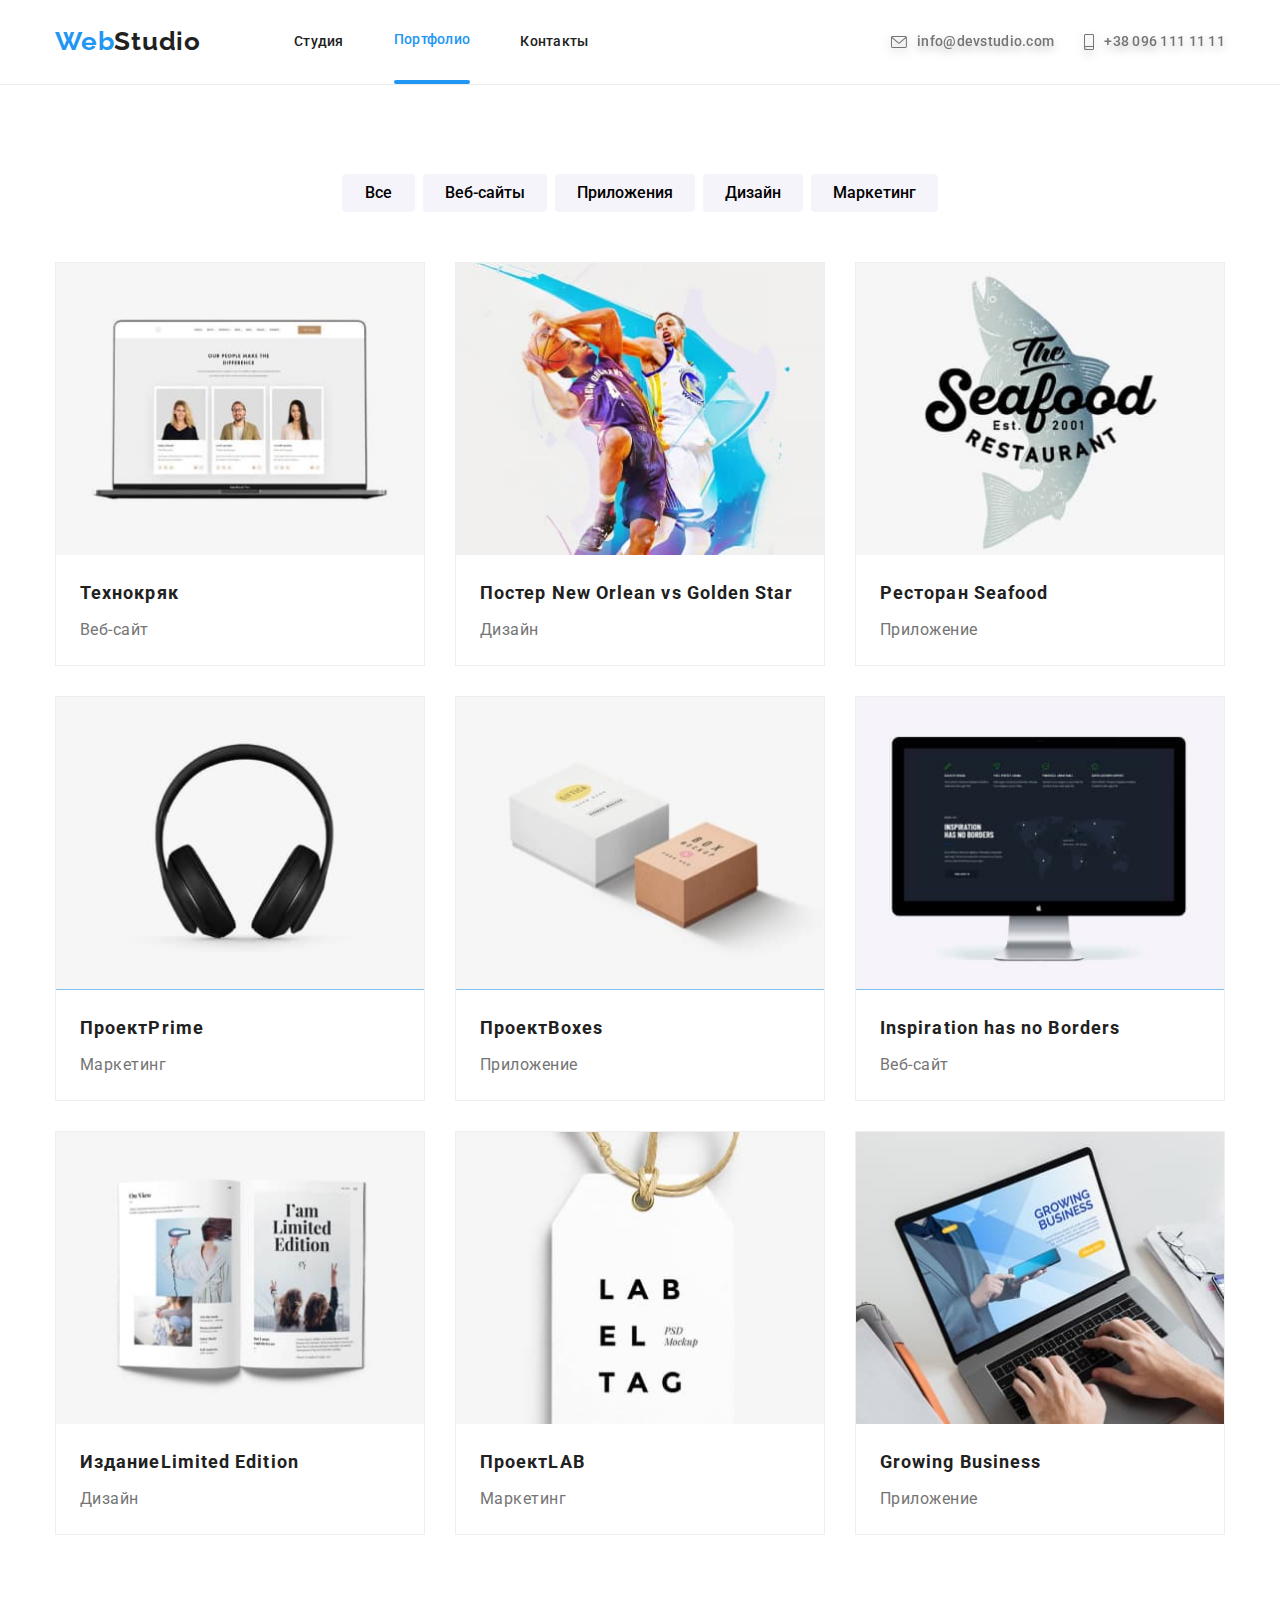
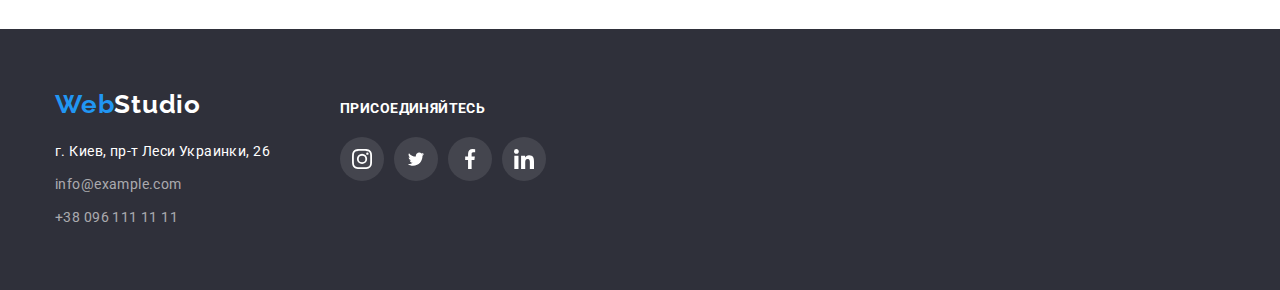
==== portfolio.html @ 19266e4f "Initial commit" ====
<!DOCTYPE html>
<html lang="ru">
  <head>
    <meta charset="UTF-8" />
    <meta http-equiv="X-UA-Compatible" content="IE=edge" />
    <meta name="viewport" content="width=device-width, initial-scale=1.0" />
    <title>Portfolio</title>
    <link
      rel="stylesheet"
      href="https://fonts.googleapis.com/css2?family=Raleway:wght@700&family=Roboto:wght@400;500;700;900&display=swap"
    />
    <link
      rel="stylesheet"
      href="https://cdnjs.cloudflare.com/ajax/libs/modern-normalize/1.1.0/modern-normalize.min.css"
    />
    <link rel="stylesheet" href="./css/styles.css" />
  </head>
  <body>
    <!-- шапка профиля -->
      <!--логотип сайту-->
      <header class="page-header">
      <div class="container global">
        <nav class="site-nav">
          <a href="index.html" class="logo"
            ><span class="logo-accent">Web</span>Studio</a
          >
          <!--навігація на сторінки-->
          <ul class="nav-link">
            <li class="header-navigation">
              <a class="navigation" href="index.html">Студия</a>
            </li>

            <li class="header-navigation current">
              <a class="navigation current" href="./portfolio.html">Портфолио</a>
            </li>

            <li class="header-navigation">
              <a class="navigation" href="">Контакты</a>
            </li>
          </ul>
        </nav>
        <ul class="mail">
          <li class="mail-namb">
            <a class="mail-header" href="emailto:info@devstudio.com">
              <svg class="icon-mail"  width="16" height="12">
              <use href="./images/icons.svg#icon-mail">
              </use>
            </svg>
              info@devstudio.com
            </a>
          </li>
          <li class="mail-namb">
            <a class="mail-header" href="tel:+380961111111">
              <svg class="icon-mail" width="10px" height="16">
              <use href="./images/icons.svg#icon-smartphone" >
              </use>
            </svg>
              +38 096 111 11 11</a
            >
          </li>
        </ul>
      </div>
    </header>
    <main>
      <!-- КНОПКИ -->
      <section class="item-images">
        <div class="container">
          <h1 class="shadow">gallery</h1>
          <ul class="btn">
            <li class="buttons-portfolio"><button class="buttons" type="button">Все</button></li>
            <li class="buttons-portfolio"><button class="buttons" type="button">Веб-сайты</button></li>
            <li class="buttons-portfolio"><button class="buttons" type="button">Приложения</button></li>
            <li class="buttons-portfolio"><button class="buttons" type="button">Дизайн</button></li>
            <li class="buttons-portfolio"><button class="buttons" type="button">Маркетинг</button></li>
          </ul>
        <!-- картинки -->
        
          <ul class="items">
            <li class="list-items">
              <a class="tumb-item" href="">
                <div class="tumb-portfolio">
                  <img
                  class="project-img"
                  src="./images/img.1.jpg"
                  alt="Технокряк"
                  width="370"
                  height="294"
                />
                <ul class="items-tumb">
                  <li >
                    Ресурс предлагает комплексные предложения с разным
                     уровнем функционала и сервисов. 
                    Все это позволит посетителю получить исчерпывающие
                     сведения о компании или частном лице.
                  </li>
                </ul>
                </div>
                
                <div class="items-img">
                  <h2 class="project">Технокряк</h2>
                <p class="place">Веб-сайт</p></div>
              </a>
              
            </li>
            <li class="list-items">
              <a class="tumb-item" href="">
                <div class="tumb-portfolio">
                  <img
                  class="project-img"
                  src="./images/img.2.jpg"
                  alt="Постер New Orlean vs Golden Star"
                  width="370"
                  height="294"
                />
                
                <ul class="items-tumb">
                  <li >
                    Ресурс предлагает комплексные предложения с разным
                     уровнем функционала и сервисов. 
                    Все это позволит посетителю получить исчерпывающие
                     сведения о компании или частном лице.
                  </li>
                </ul>
                 </div>
                  
                  <div class="items-img">
                    <h2 class="project">
                    Постер <span lang="en">New Orlean vs Golden Star</span>
                  </h2>
                  <p class="place">Дизайн</p></div>
              </a>
             
              
            </li>
            <li class="list-items">
              <a class="tumb-item" href="">
                <div class="tumb-portfolio">
                  <img
                  class="project-img"
                  src="./images/img.3.jpg"
                  alt="Ресторан Seafood"
                  width="370"
                  height="294"
                />
                <ul class="items-tumb">
                  <li >
                    Ресурс предлагает комплексные предложения с разным
                     уровнем функционала и сервисов. 
                    Все это позволит посетителю получить исчерпывающие
                     сведения о компании или частном лице.
                  </li>
                </ul>
                </div>
                
                <div class="items-img"><h2 class="project">Ресторан <span lang="en">Seafood</span></h2>
                <p class="place">Приложение</p></div>
              </a>
              
              
            </li>
            <li class="list-items">
              <a class="tumb-item" href="">
                <div class="tumb-portfolio">
                  <img
                  class="project-img"
                  src="./images/img.4.jpg"
                  alt="Проект Prime"
                  width="370"
                  height="294"
                />
                <ul class="items-tumb">
                  <li >
                    Ресурс предлагает комплексные предложения с разным
                     уровнем функционала и сервисов. 
                    Все это позволит посетителю получить исчерпывающие
                     сведения о компании или частном лице.
                  </li>
                </ul>
                </div>
                
                <div class="items-img"><h2 class="project">Проект<span lang="en">Prime</span></h2>
                <p class="place">Маркетинг</p></div>
              </a>
              
              
            </li>
            <li class="list-items">
              <a class="tumb-item" href="">
                <div class="tumb-portfolio">
                  <img
                  class="project-img"
                  src="./images/img.5.jpg"
                  alt="Проект Boxes"
                  width="370"
                  height="294"
                />
                <ul class="items-tumb">
                  <li >
                    Ресурс предлагает комплексные предложения с разным
                     уровнем функционала и сервисов. 
                    Все это позволит посетителю получить исчерпывающие
                     сведения о компании или частном лице.
                  </li>
                </ul>
                </div>
                
                <div class="items-img"><h2 class="project">Проект<span lang="en">Boxes</span></h2>
                <p class="place">Приложение</p></div>
              </a>
              
              
            </li>
            <li class="list-items">
              <a class="tumb-item" href="">
                <div class="tumb-portfolio">
                  <img
                  class="project-img"
                  src="./images/img.6.jpg"
                  alt="Inspiration has no Borders"
                  width="370"
                  height="294"
                />
                <ul class="items-tumb">
                  <li >
                    Ресурс предлагает комплексные предложения с разным
                     уровнем функционала и сервисов. 
                    Все это позволит посетителю получить исчерпывающие
                     сведения о компании или частном лице.
                  </li>
                </ul>
                </div>
                
                <div class="items-img"><h2 class="project" lang="en">Inspiration has no Borders</h2>
                <p class="place">Веб-сайт</p></div>
                
              </a>
              
            </li>
            <li class="list-items">
              <a class="tumb-item" href="">
                <div class="tumb-portfolio">
                  <img
                  class="project-img"
                  src="./images/img.7.jpg"
                  alt="Издание Limited Edition"
                  width="370"
                  height="294"
                />
                  <ul class="items-tumb">
                    <li >
                      Ресурс предлагает комплексные предложения с разным
                       уровнем функционала и сервисов. 
                      Все это позволит посетителю получить исчерпывающие
                       сведения о компании или частном лице.
                    </li>
                  </ul>
                </div>
                
                <div class="items-img"><h2 class="project">
                  Издание<span lang="en">Limited Edition</span>
                </h2>
                <p class="place">Дизайн</p></div>
              </a>
              
              
            </li>
            <li class="list-items">
              <a class="tumb-item" href="">
                <div class="tumb-portfolio">
                  <img
                  class="project-img"
                  src="./images/img.8.jpg"
                  alt="Проект LAB"
                  width="370"
                  height="294"
                />
                  <ul class="items-tumb">
                    <li >
                      Ресурс предлагает комплексные предложения с разным
                       уровнем функционала и сервисов. 
                      Все это позволит посетителю получить исчерпывающие
                       сведения о компании или частном лице.
                    </li>
                  </ul>
                </div>
                
                <div class="items-img"><h2 class="project">Проект<span lang="en">LAB</span></h2>
                <p class="place">Маркетинг</p></div>
              </a>
            </li>
            <li class="list-items">
              <a class="tumb-item" href="">
                <div class="tumb-portfolio">
                  <img
                  class="project-img"
                  src="./images/img.9.jpg"
                  alt="Growing Business"
                  width="370"
                  height="294"
                />
                  <ul class="items-tumb">
                    <li >
                      Ресурс предлагает комплексные предложения с разным
                       уровнем функционала и сервисов. 
                      Все это позволит посетителю получить исчерпывающие
                       сведения о компании или частном лице.
                    </li>
                  </ul>
                </div>
                
                <div class="items-img"><h2 class="project" lang="en">Growing Business</h2>
                <p class="place">Приложение</p></div>
              </a>
              
              
            </li>
          </ul>
        </div>
      </section>
    </main>
    <footer class="footer">
        <div class="container box">
          <div class="box-futer">
            <a href="/index.html" class="logo-footer"
          >Web<span class="logo-two">Studio</span></a
        >
        <address>
          <ul class="nav-footer">
            <li class="map">
              <a
                class="map-googl"
                href="https://goo.gl/maps/qnMu7uc59vrPXKZr5"
                target="_blank"
                rel="noopener noreferrer"
                >г. Киев, пр-т Леси Украинки, 26</a
              >
            </li class>
            <li class="footer-contakt">
              <a class="contakt" href="mailto:info@example.com"
                >info@example.com</a
              >
            </li>
            <li class="footer-contakt">
              <a class="contakt" href="tel:+380961111111">+38 096 111 11 11</a>
            </li>
          </ul>
         </div>
          
          <div class="footer-social">
            <h2 class="futer-text">присоединяйтесь</h2>
            <ul class="futer-social">
                     <li class="footer-item">
                         <a class="footer-link" href=""><svg width="20" height="20">
                <use href="./images/icons.svg#icon-instagram"></use></svg></a>
                        </li>
                     <li class="footer-item">
                          <a class="footer-link" href=""><svg width="20" height="16.25">
                <use href="./images/icons.svg#icon-twitter"></use></svg></a>
                     </li>
                     <li class="footer-item">
                          <a class="footer-link" href=""><svg width="20" height="20">
                <use href="./images/icons.svg#icon-facebook"></use></svg></a> 
                     </li>
                     <li  class="footer-item">
                          <a class="footer-link" href=""><svg width="20" height="20">
                <use href="./images/icons.svg#icon-linkedin"></use></svg></a>
                     </li> 
                   </ul>
                   </div>
          </div>
        </address>
      </div>
    </footer>
  </body>
</html>
---- css/styles.css ----
:root {
  --primary-text-color: #212121;
  --primary-touch-color: #2196f3;
  --primary-button-text-color: #ffffff;
  --primary-background-color: #f5f4fa;
  --primary-text-p-color: #757575;
  --primary-futer-color: #2f303a;
}

body {
  margin-top: 80px;
  font-family: Roboto, sans-serif;
  color: #212121;
}
ul {
  list-style: none;
  margin: 0px;
  padding: 0px;
}
a {
  text-decoration: none;
}
h1,
h2,
h3,
h4 {
  margin: 0px;
}
p {
  margin: 0px;
}
img {
  display: block;
  max-width: 100%;
  height: auto;
}

/* зкритий текс */
.shadow {
  display: none;
  text-align: center;
}
/* шапка профиля */

.page-header {
  z-index: 2;
  position: fixed;
  width: 100%;
  top: 0%;
  left: 0%;
  min-height: 80px;
  align-items: center;
  background-color: var(--primary-button-text-color);
}
/* основний контейнер */
.container {
  width: 1200px;
  padding-left: 15px;
  padding-right: 15px;
  margin: 0 auto;
}
.container.global {
  align-items: center;
  display: flex;
}
.page-header {
  border-bottom: 1px solid #ececec;
}
.logo-accent {
  color: var(--primary-touch-color);
}
.logo {
  padding-top: 24px;
  padding-bottom: 25px;
  font-family: "Raleway";
  font-weight: 700;
  font-size: 26px;
  line-height: 1.19;
  letter-spacing: 0.03em;
  color: var(--primary-text-color);
  text-decoration: none;
}

.site-nav {
  align-items: center;
  display: flex;
}
.header-navigatiot .navigation + .navigation {
  margin-left: 50px;
}
.nav-link .header-navigation + .header-navigation {
  margin-left: 50px;
}
.nav-link {
  
  list-style: none;
  align-items: center;
  margin-left: 93px;
  display: flex;
}
.navigation.current {
  color: var(--primary-touch-color);
}
.header-navigation.current::after {
  content: "";
  background-color: var(--primary-touch-color);
  border-radius: 2px;
  width: 100%;
  height: 4px;
  display: block;
}
.navigation {
  padding-top: 32px;
  padding-bottom: 32px;
  display: flex;
  color: var(--primary-text-color);
  font-style: normal;
  font-weight: 500;
  font-size: 14px;
  line-height: 1.14;
  letter-spacing: 0.02em;
  text-decoration: none;
  transition: cubic-bezier(0.4, 0, 0.2, 1) 250ms;
  
}
.navigation:focus,
.navigation:hover {
  
  color: var(--primary-touch-color);
}

.mail-header:focus,
.mail-header:hover {
  
  color: var(--primary-touch-color);
}
.mail-header {
  align-items: center;
  padding-top: 32px;
  padding-bottom: 32px;
  display: flex;
  font-style: normal;
  font-weight: 500;
  font-size: 14px;
  line-height: 1.14;
  letter-spacing: 0.02em;
  text-decoration: none;
  color: var(--primary-text-p-color);
  filter: drop-shadow(0px 4px 4px rgba(0, 0, 0, 0.25));
  transition: cubic-bezier(0.4, 0, 0.2, 1) 250ms;
}
.mail {
  list-style: none;
  margin-left: auto;
  display: flex;
}

.icon-mail:hover,
.icon-mail:focus {
  
  fill: currentColor;
}

.icon-mail {
  margin-right: 10px;
  fill: currentColor;
  background-size: auto;
}
.icon-mail:hover {
  fill: currentColor;
}
.mail .mail-namb + .mail-namb {
  margin-left: 30px;
}

/* заголовок */
.hero {
  background-color: #c4c4c4;
  max-width: 1600px;
  height: 600px;
  margin-left: auto;
  margin-right: auto;
  padding-top: 200px;
  padding-bottom: 200px;
  text-align: center;
  box-shadow: 0px 4px 4px rgba(0, 0, 0, 0.25);
  border: 1px solid #000000;
  box-sizing: border-box;
  color: var(--primary-button-text-color);
  background-size: cover;
  background-position: center;
  background-image: linear-gradient(
      rgba(47, 48, 58, 0.4),
      rgba(47, 48, 58, 0.4)
    ),
    url(../images/header.jpg);
}
.title {
  text-transform: uppercase;
  margin-bottom: 30px;
  text-align: center;
  font-weight: 900;
  font-size: 44px;
  line-height: 1.36;
  letter-spacing: 0.06em;
}
/* кнопка 1 */
.button-one {
  transition: cubic-bezier(0.4, 0, 0.2, 1) 250ms;
  border-width: 0px;
  display: inline-block;
  padding: 10px 32px;
  border-radius: 4px;
  min-width: 200px;
  text-align: center;
  font-family: inherit;
  background-color: var(--primary-touch-color);
  color: var(--primary-button-text-color);
  cursor: pointer;
  font-style: normal;
  font-weight: 700;
  font-size: 16px;
  line-height: 1.87;
}

.button-one:hover {
  transition: cubic-bezier(0.4, 0, 0.2, 1) 250ms;
  background: #188ce8;
  box-shadow: 0px 4px 4px rgba(0, 0, 0, 0.15);
  border-radius: 4px;
}
.backdrop.is-hidden {

  opacity: 0;
  visibility: hidden;
  pointer-events: none;
  
}
.backdrop {
  z-index: 3;
  position:fixed;
  top: 0;
  left: 0;
  width: 100%;
  height: 100%;
  background-color: rgba(0, 0, 0, 0.2);
  transition: cubic-bezier(0.4, 0, 0.2, 1) 250ms;
  
}
.backdrop.is-hidden .modal {
  transform: translate(-50%, -50%) scale(1.1) ;
}
.modal {
  opacity: 1;
  position: absolute;
  top: 50%;
  left: 50%;
  width: 528px; 
  height: 581px;
  transform:  translate(-50%, -50%) scale(1);
  background:var(--primary-button-text-color);
  box-shadow: 0px 1px 3px rgba(0, 0, 0, 0.12), 0px 1px 1px rgba(0, 0, 0, 0.14),
    0px 2px 1px rgba(0, 0, 0, 0.2);
  border-radius: 4px;
  transition: cubic-bezier(0.4, 0, 0.2, 1) 250ms;

}

.modal-script:hover,
.modal-script:focus {
  transition: cubic-bezier(0.4, 0, 0.2, 1) 250ms;
  fill: var(--primary-touch-color);
}
.modal-script {
  top: 8px;
  right: 8px;
  position: absolute;
 cursor: pointer;
  width: 30px;
  height: 30px;
  background: var(--primary-button-text-color);
  border: 1px solid rgba(0, 0, 0, 0.1);
  border-radius: 50%;
  
}
.svg-close {
  color: #000000;
  background: var(--primary-button-text-color);
}
/* особливості */

.hang {
  padding-top: 94px;
  padding-bottom: 94px;
}
.hang-text {
  list-style: none;
  display: flex;
}
.hang-text .caption-text + .caption-text {
  margin-left: 30px;
}
.caption {
  margin-bottom: 10px;
  font-style: normal;
  font-weight: 700;
  font-size: 14px;
  line-height: 1.14;
  letter-spacing: 0.03em;
  color: var(--primary-text-color);
}
.antena {
  align-items: center;
  display: flex;
  justify-content: center;
  width: 270px;
  height: 120px;

  margin-bottom: 30px;
  border-radius: 4px;
  background-color: #f5f4fa;
}
.hang-text .antena + .antena {
  margin-left: 30px;
}

.text {
  width: 270px;
  font-size: 14px;
  line-height: 1.71;
  letter-spacing: 0.03em;
  color: var(--primary-text-p-color);
}
/* чим займається компанія */
.company {
  padding-bottom: 94px;
}
.subject-company.centered {
  text-align: center;
}
.subject-company {
  
  margin-bottom: 50px;
  color: var(--primary-text-color);
  font-weight: 700;
  font-size: 36px;
  line-height: 1.16;
  letter-spacing: 0.03em;
}
.company-picture .subjekt-picture + .subjekt-picture {
  margin-left: 30px;
}
.company-picture {
  list-style: none;
  display: flex;
}
.subjekt-picture {
  position: relative;
}

.picture-tumb {
  position: absolute;
  font-weight: 700;
  font-size: 14px;
  line-height: 1.14;
  text-align: center;
  letter-spacing: 0.03em;
  text-transform: uppercase;
  display: flex;
  align-items: center;
  justify-content: center;
  bottom: 0;
  left: 0;
  width: 100%;
  height: 25%;
  color: var(--primary-button-text-color);
  background-color: rgba(47, 48, 58, 0.8);
}
/* команда */
.item {
  padding-top: 94px;
  padding-bottom: 94px;
  display: block;
  flex-wrap: wrap;
  background-color: #f5f4fa;
}
.item-comand {
  display: flex;
  flex-wrap: wrap;
}
.list-item {
  width: calc((100% - 90px) / 4);
  margin-left: 30px;
  background: #ffffff;
  list-style: none;
  overflow: hidden;
  box-shadow: 0px 1px 3px rgba(0, 0, 0, 0.12), 0px 1px 1px rgba(0, 0, 0, 0.14),
    0px 2px 1px rgba(0, 0, 0, 0.2);
  border-radius: 0px 0px 4px 4px;
}
.list-item:nth-child(1) {
  margin-left: 0px;
}

.subject.centered {
  text-align: center;
}
.subject {
  margin-bottom: 50px;
  color: var(--primary-text-color);
  font-weight: 700;
  font-size: 36px;
  line-height: 1.16;
  letter-spacing: 0.03em;
}

.social {
  display: flex;
  list-style: none;
  
}
.social .social-item + .social-item {
  margin-left: 10px;
}
.social-item {
  border-radius: 50%;
}
.social-link {
  transition: cubic-bezier(0.4, 0, 0.2, 1) 250ms;
  border-radius: 50%;
  display: flex;
  align-items: center;
  justify-content: center;
  width: 44px;
  height: 44px;
  fill: #afb1b8;
}
.social-link:hover,
.social-link:focus {
  background-color: var(--primary-touch-color);
  fill: var(--primary-button-text-color);
}

.text-center {
  padding: 30px 30px;
  box-sizing: border-box;
  text-align: center;
}
.heading {
  margin-bottom: 10px;
  color: var(--primary-text-color);
  font-style: normal;
  font-weight: 500;
  font-size: 16px;
  line-height: 1.18;
  letter-spacing: 0.03em;
}
.subtitle {
  margin-bottom: 16px;
  font-size: 16px;
  line-height: 1.18;
  letter-spacing: 0.03em;
  color: var(--primary-text-p-color);
}

/* Постоянные клиенты */
.group {
  padding-top: 94px;
  padding-bottom: 94px;

  background-color: var(--primary-button-text-color);
}

.clients-title.centered {
  text-align: center;
}
.clients-title {
  color: var(--primary-text-color);
  margin-bottom: 50px;
  font-family: "Roboto";
  font-weight: 700;
  font-size: 36px;
  line-height: 1.16;
  letter-spacing: 0.03em;
}
.client-item {
  display: flex;
  list-style: none;
}

.clients-list {
  fill: #afb1b8;
  width: 170px;
  height: 92px;
  border: 1px solid #afb1b8;
  border-radius: 4px;
  align-items: center;
  justify-content: center;
  display: flex;
  transition: cubic-bezier(0.4, 0, 0.2, 1) 250ms;
}
.client-item .clients-image + .clients-image {
  margin-left: 30px;
}
.clients-list:hover,
.clients-list:focus {
  
  fill: var(--primary-touch-color);
  border-color: var(--primary-touch-color);
}
/* підвал-сторінки */

.footer {
  background-color: var(--primary-futer-color);
  padding-top: 60px;
  padding-bottom: 60px;
}
.box {
  display: flex;
}
.nav-footer {
  list-style: none;
}
.logo-two {
  color: var(--primary-button-text-color);
}
.logo-footer {
  display: inline-block;
  margin-bottom: 20px;
  font-family: "Raleway";
  font-weight: 700;
  font-size: 26px;
  line-height: 1.19;
  letter-spacing: 0.03em;
  color: var(--primary-touch-color);
  text-decoration: none;
}

.map-googl {
  transition: cubic-bezier(0.4, 0, 0.2, 1) 250ms;
  color: var(--primary-button-text-color);
  font-style: normal;
  font-size: 14px;
  line-height: 1.71;
  letter-spacing: 0.03em;
  text-decoration: none;
}
.map-googl:hover,
.map-googl:focus {
  color: var(--primary-touch-color);
}
.contakt {
  transition: cubic-bezier(0.4, 0, 0.2, 1) 250ms;
  font-style: normal;
  font-weight: 400;
  font-size: 14px;
  line-height: 1.71;
  letter-spacing: 0.03em;
  color: rgba(255, 255, 255, 0.6);
  text-decoration: none;
}
.contakt:hover,
.contakt:focus {
  
  color: var(--primary-touch-color);
}

.map {
  margin-bottom: 9px;
}
.footer-contakt:last-child {
  margin-bottom: 0px;
}
.footer-contakt {
  margin-bottom: 9px;
}
.footer-social {
  padding-top: 12px;

  margin-left: 70px;
  flex-direction: column;
}

.futer-text {
  color: var(--primary-button-text-color);
  font-style: normal;
  font-weight: 700;
  font-size: 14px;
  line-height: 1.14;
  letter-spacing: 0.03em;
  text-transform: uppercase;

  margin-bottom: 20px;
}
.futer-social {
  display: flex;
  list-style: none;
}
.footer-link {
  transition: cubic-bezier(0.4, 0, 0.2, 1) 250ms;
  border-radius: 50%;
  display: flex;
  align-items: center;
  justify-content: center;
  width: 44px;
  height: 44px;
  fill: var(--primary-button-text-color);
  background: rgba(255, 255, 255, 0.1);
}
.footer-link:hover,
.footer-link:focus {
 
  background-color: var(--primary-touch-color);
  fill: var(--primary-button-text-color);
}

.futer-social .footer-item + .footer-item {
  margin-left: 10px;
}
/* 2-сторінка */

/* кнопки */

.btn {
  list-style: none;
  display: flex;
  justify-content: center;
  margin-bottom: 50px;
}

.btn .buttons-portfolio + .buttons-portfolio {
  margin-left: 8px;
}
.buttons {
  transition: cubic-bezier(0.4, 0, 0.2, 1) 250ms;
  border-radius: 4px;
  padding: 6px 22px;
  display: inline-block;
  min-width: 73px;
  text-align: center;
  font-family: inherit;
  border: none;
  background-color: #f5f4fa;
  cursor: pointer;
  font-style: normal;
  font-weight: 500;
  font-size: 16px;
  line-height: 1.62;
}
.buttons:hover,
.buttons:focus {
  box-shadow: 0px 3px 1px rgba(0, 0, 0, 0.1), 0px 1px 2px rgba(0, 0, 0, 0.08),
    0px 2px 2px rgba(0, 0, 0, 0.12);
  background-color: var(--primary-touch-color);
  color: var(--primary-button-text-color);
  
}
.item-images {
  padding-top: 94px;
  padding-bottom: 94px;
  display: block;
  flex-wrap: wrap;
}
.items {
  list-style: none;
  display: flex;
  flex-wrap: wrap;
}
.list-items {
  transition: cubic-bezier(0.4, 0, 0.2, 1) 250ms;
  cursor: pointer;
  border: 1px solid #eeeeee;
  width: calc((100% - 60px) / 3);
  margin-right: 30px;
  margin-bottom: 30px;
}

.list-items:hover,
.list-items:focus {
  box-shadow: 0px 1px 1px rgba(0, 0, 0, 0.12), 0px 4px 4px rgba(0, 0, 0, 0.06),
    1px 4px 6px rgba(0, 0, 0, 0.16);
}

.list-items:nth-child(3n) {
  margin-right: 0px;
}

.tumb-portfolio {
  overflow: hidden;
  position: relative;
}

.tumb-item:hover .items-tumb,
.tumb-item:focus .items-tumb {
  transition: cubic-bezier(0.4, 0, 0.2, 1) 250ms;
  transform: translateY(0);
}

.items-tumb {
  padding: 63px 24px;
  top: 0;
  left: 0;
  width: 100%;
  height: 100%;
  position: absolute;

  transform: translateY(100%);
  transition: cubic-bezier(0.4, 0, 0.2, 1) 250ms;
  color: var(--primary-button-text-color);
  background-color: rgba(33, 150, 243, 0.9);
  font-size: 18px;
  line-height: 1.5;
  letter-spacing: 0.03em;
}

.list-items:nth-last-child(-n + 3) {
  margin-bottom: 0px;
}

.items-img {
  padding: 20px 24px 20px 24px;
  text-align: initial;
}
.project {
  margin-bottom: 4px;
  color: var(--primary-text-color);
  font-style: normal;
  font-weight: 700;
  font-size: 18px;
  line-height: 2;
  letter-spacing: 0.06em;
}
.place {
  color: var(--primary-text-p-color);
  font-size: 16px;
  line-height: 1.87;
  letter-spacing: 0.03em;
}
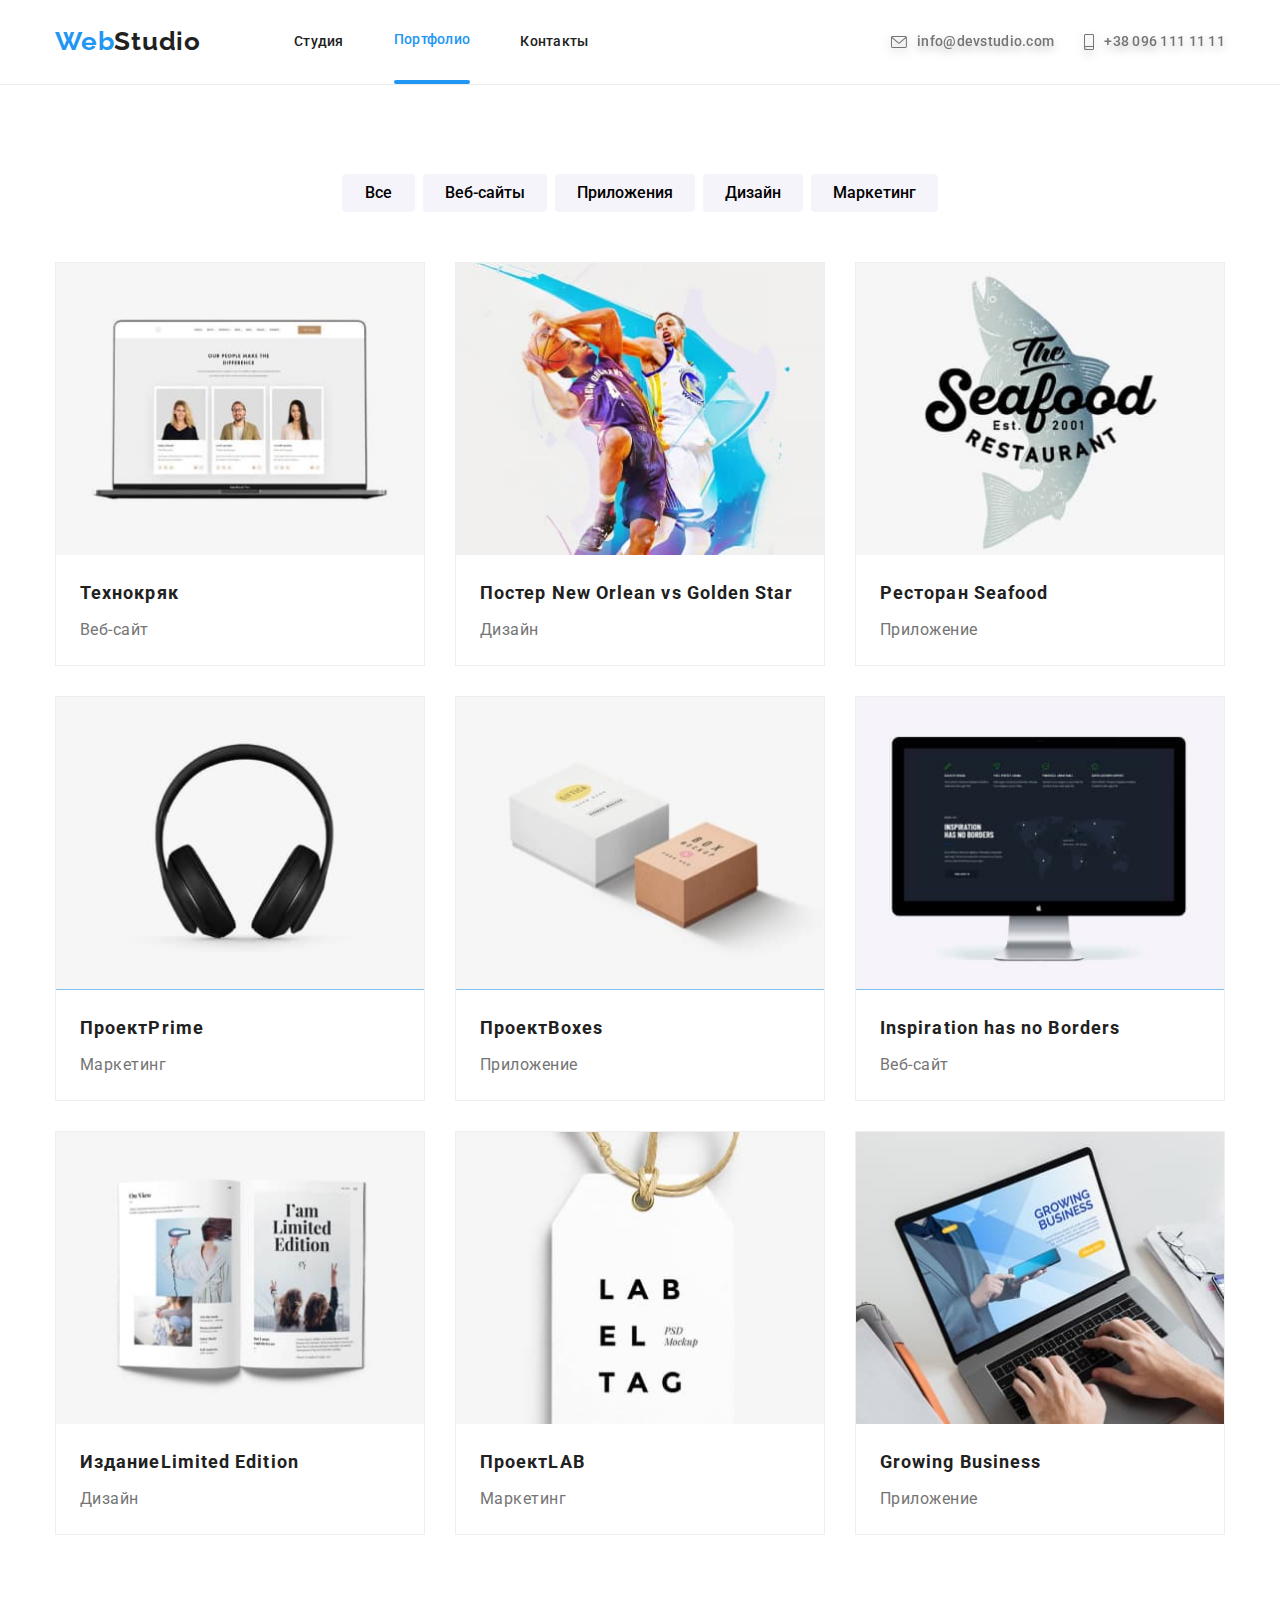
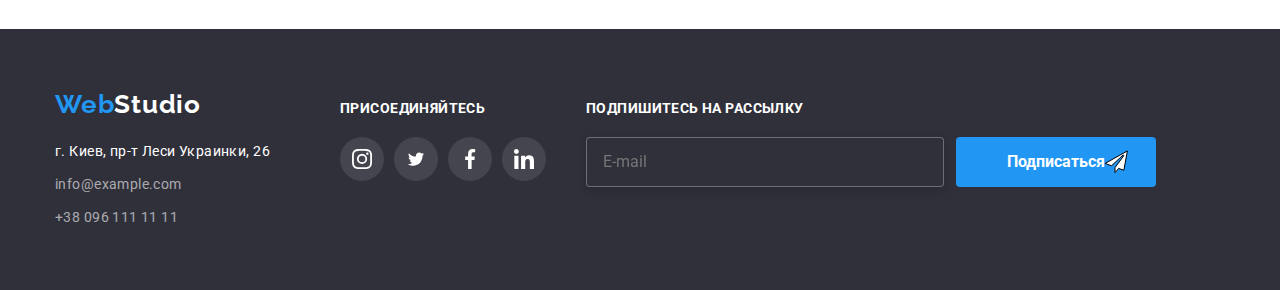
==== commit 939c8cc1: "створив форми" ====
--- a/portfolio.html
+++ b/portfolio.html
@@ -367,6 +367,22 @@
                      </li> 
                    </ul>
                    </div>
+                   
+                <div class="futer-sub">
+                  <h2 class="futer-tekst">Подпишитесь на рассылку</h2>
+                  <ul class="subscribe">
+                    <li>
+                      <form>
+                        <input  class="form" type="email" name="user-name" placeholder="E-mail">
+                      </form>
+                    <li class="clik">
+                      <button class="futer-btn" type="button">Подписаться</button>
+                      <svg class="img-buton" width="24" height="24">
+                        <use href="./images/icons.svg#icon-subscribe"></use>
+                      </svg>
+                    </li>
+                  </ul>
+                </div>   
           </div>
         </address>
       </div>
--- a/css/styles.css
+++ b/css/styles.css
@@ -255,8 +255,8 @@
   position: absolute;
   top: 50%;
   left: 50%;
-  width: 528px; 
-  height: 581px;
+  min-width: 530px; 
+  min-height: 584px;
   transform:  translate(-50%, -50%) scale(1);
   background:var(--primary-button-text-color);
   box-shadow: 0px 1px 3px rgba(0, 0, 0, 0.12), 0px 1px 1px rgba(0, 0, 0, 0.14),
@@ -287,6 +287,179 @@
   color: #000000;
   background: var(--primary-button-text-color);
 }
+
+
+.line label {
+  color: var(--primary-text-p-color);
+  cursor: pointer;
+  font-size: 12px;
+  line-height: 1.16;
+  letter-spacing: 0.01em;
+  margin-bottom: 4px;
+order: 1px solid #2196F3;
+  border-radius: 4px;
+}
+.line input:hover,
+.line input:focus {
+  
+  border: 1px solid #2196F3;
+  border-radius: 4px;
+}
+
+.line {
+  position: relative;
+  cursor: pointer;
+  display: flex;
+  flex-direction: column;
+  text-align: left;
+  margin-bottom: 10px;
+  }
+  
+  .line:focus {
+    background-color: var(--primary-touch-color);
+  }
+.modal-text {
+  position: absolute;
+  top: 40px;
+  right: 41px;
+  width: 448px;
+  height: 23px;
+  color: var(--primary-text-color);
+  font-weight: 700;
+  font-size: 20px;
+  line-height: 23px;
+  text-align: center;
+  letter-spacing: 0.03em;
+}
+.modal-tupe {
+  top: 75px;
+  left: 41px;
+  position: absolute;
+ display: flex;
+
+}
+.name {
+  cursor: pointer;
+ padding-left: 42px;
+  border: 1px solid rgba(33, 33, 33, 0.2);
+  border-radius: 4px;
+  width: 448px;
+  height: 40px;
+}
+.name:hover,
+.name:focus {
+  border: var(--primary-touch-color);
+}
+
+.icon-person {
+  z-index: 5;
+top: 30px;
+left: 15px;
+  position: absolute;
+}
+.icon-person:hover,
+.icon-phone:hover,
+.icon-email:hover {
+fill: var(--primary-touch-color);
+}
+.phone {
+  cursor: pointer;
+  padding-left: 42px;
+  border: 1px solid rgba(33, 33, 33, 0.2);
+  border-radius: 4px;
+  width: 448px;
+  height: 40px;
+}
+.icon-phone {
+z-index: 10;
+top: 30px;
+left: 15px;
+  position: absolute;
+}
+.modal-mail{
+  cursor: pointer;
+  padding-left: 42px;
+  border: 1px solid rgba(33, 33, 33, 0.2);
+  border-radius: 4px;
+  width: 448px;
+  height: 40px;
+}
+.icon-email {
+  z-index: 10;
+top: 30px;
+left: 15px;
+  position: absolute;
+}
+.modal-text {
+  color: var(--primary-text-color);
+  font-weight: 700;
+font-size: 20px;
+line-height: 1.15;
+letter-spacing: 0.03em;
+}
+
+
+.comment {
+  cursor: pointer;
+padding-top: 12px;
+padding-left: 16px;
+  width: 448px;
+  height: 120px;
+  border: 1px solid rgba(33, 33, 33, 0.2);
+border-radius: 4px;
+font-size: 14px;
+line-height: 1.14;
+letter-spacing: 0.01em;
+}
+.comment:hover {
+  border: 1px solid #2196F3;
+  border-radius: 4px;
+}
+.line textarea::placeholder {
+  color: rgba(117, 117, 117, 0.5);
+}
+.checkbox-futer {
+  display: flex;
+  justify-content: center;
+  align-items: center;
+}
+textarea {
+  resize: none;
+}
+.futer-agreement {
+  margin-left: 7px;
+  font-size: 14px;
+line-height: 1.71;
+color: var(--primary-text-p-color);
+letter-spacing: 0.03em;
+}
+.agreement-link {
+  color: var(--primary-touch-color);
+text-decoration:line;
+}
+
+ .modal .btn {
+   position: absolute;
+   bottom: 40px;
+   left: 165px;
+   margin: 0;
+  transition: cubic-bezier(0.4, 0, 0.2, 1) 250ms;
+  border-width: 0px;
+  display: inline-block;
+  padding: 10px 32px;
+  border-radius: 4px;
+  min-width: 200px;
+  text-align: center;
+  font-family: inherit;
+  background-color: var(--primary-touch-color);
+  color: var(--primary-button-text-color);
+  cursor: pointer;
+  font-style: normal;
+  font-weight: 700;
+  font-size: 16px;
+  line-height: 1.87;
+  letter-spacing: 0.06em;
+ }
 /* особливості */
 
 .hang {
@@ -515,8 +688,10 @@
   padding-top: 60px;
   padding-bottom: 60px;
 }
+
 .box {
   display: flex;
+  align-items: baseline;
 }
 .nav-footer {
   list-style: none;
@@ -576,7 +751,6 @@
 }
 .footer-social {
   padding-top: 12px;
-
   margin-left: 70px;
   flex-direction: column;
 }
@@ -617,6 +791,74 @@
 .futer-social .footer-item + .footer-item {
   margin-left: 10px;
 }
+.futer-sub {
+  padding-top: 12px;
+  flex-direction: column;
+  margin-left: 40px;
+  display: flex;
+  list-style: none;
+}
+.futer-tekst {
+  color: var(--primary-button-text-color);
+  font-style: normal;
+  font-weight: 700;
+  font-size: 14px;
+  line-height: 1.14;
+  letter-spacing: 0.03em;
+  text-transform: uppercase;
+  margin-bottom: 20px;
+}
+.subscribe {
+  display: flex;
+  align-items: center;
+
+}
+.clik {
+
+  position: relative;
+}
+.form {
+  padding-left: 16px;
+  margin-right: 12px;
+  width: 358px;
+  height: 50px;
+  border: 1px solid rgba(255, 255, 255, 0.3);
+  filter: drop-shadow(0px 4px 4px rgba(0, 0, 0, 0.15));
+  border-radius: 4px;
+  background-color: var(--primary-futer-color);
+}
+.futer-btn {
+  flex-direction: column;
+  left: 40px;
+  transition: cubic-bezier(0.4, 0, 0.2, 1) 250ms;
+  border-width: 0px;
+  display: inline-block;
+  padding: 10px 32px;
+  border-radius: 4px;
+  min-width: 200px;
+  font-family: inherit;
+  background-color: var(--primary-touch-color);
+  color: var(--primary-button-text-color);
+  cursor: pointer;
+  font-style: normal;
+  font-weight: 700;
+  font-size: 16px;
+  line-height: 1.87;
+  margin: 0;
+}
+.futer-btn:hover,
+.futer-btn:focus {
+  transition: cubic-bezier(0.4, 0, 0.2, 1) 250ms;
+  background: #188ce8;
+  box-shadow: 0px 4px 4px rgba(0, 0, 0, 0.15);
+  border-radius: 4px;
+}
+.img-buton {
+  top: 13px;
+ right: 28px;
+  position: absolute;
+}
+
 /* 2-сторінка */
 
 /* кнопки */
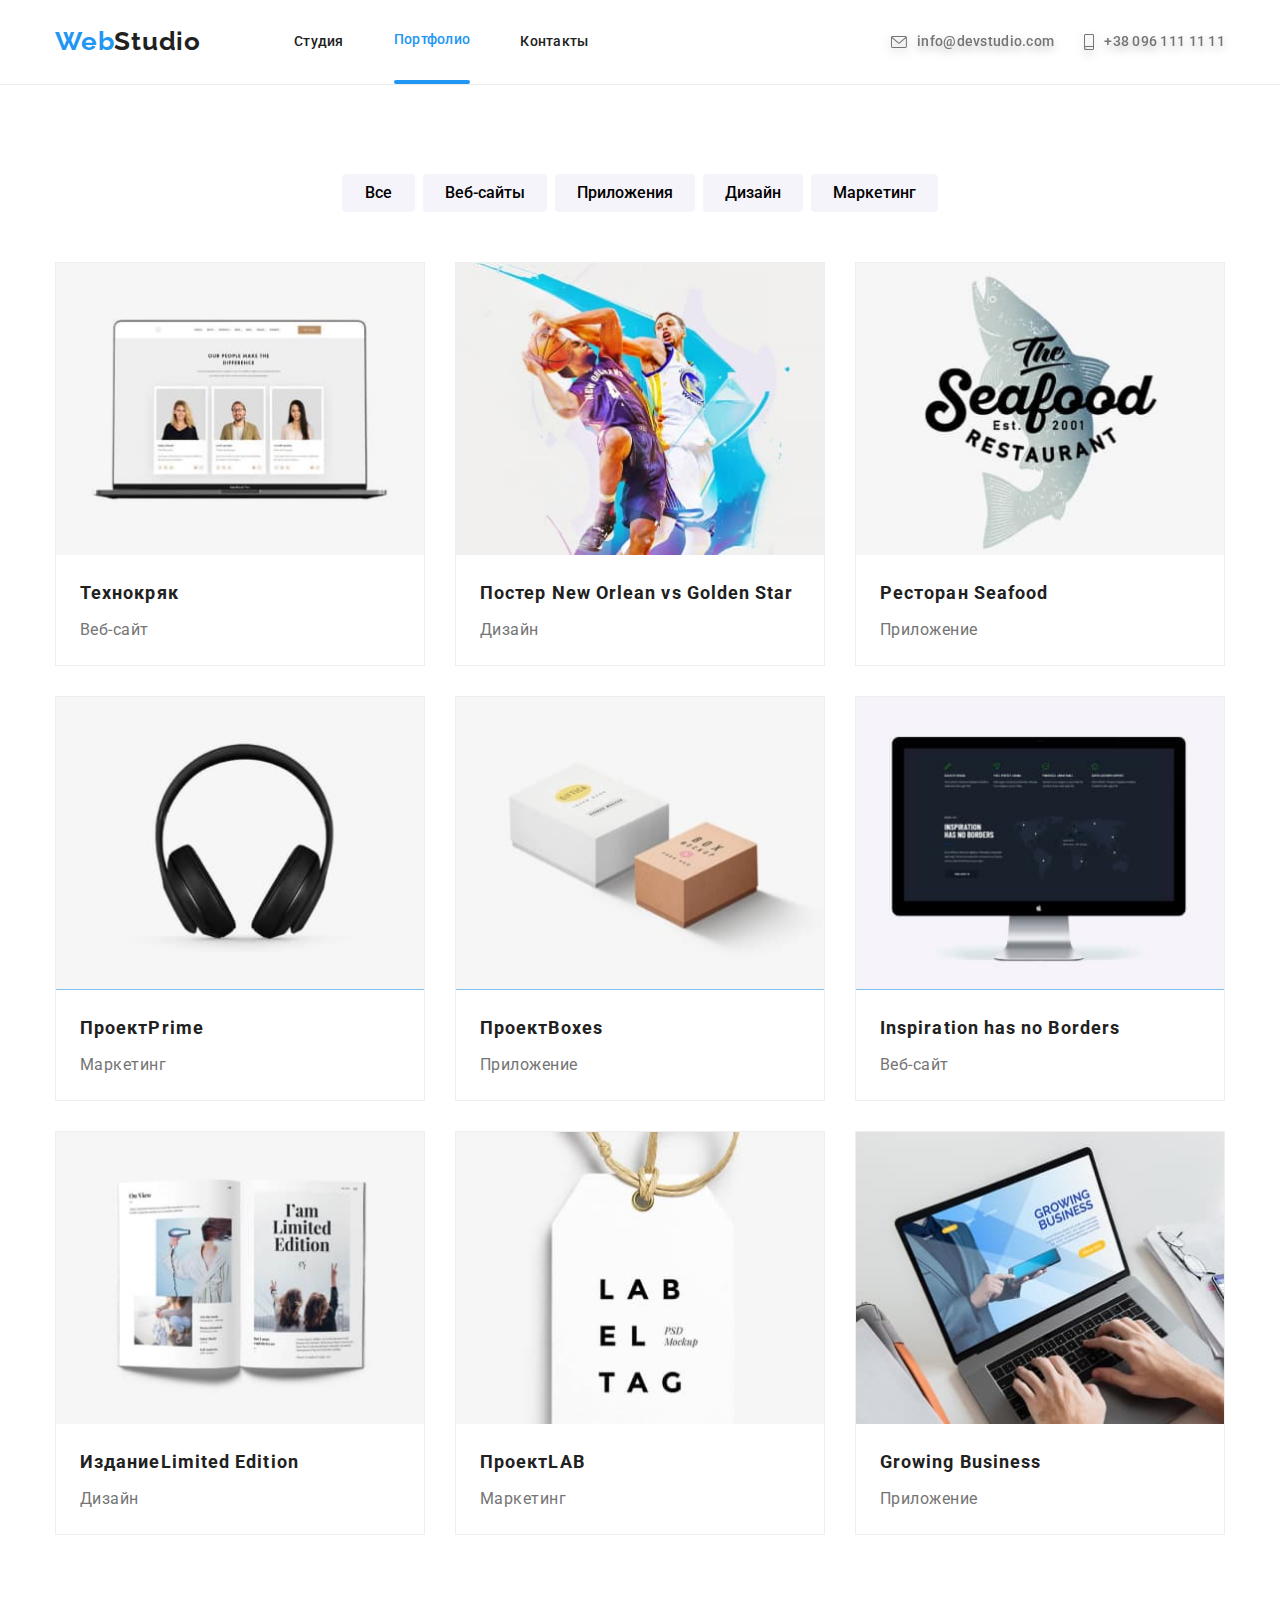
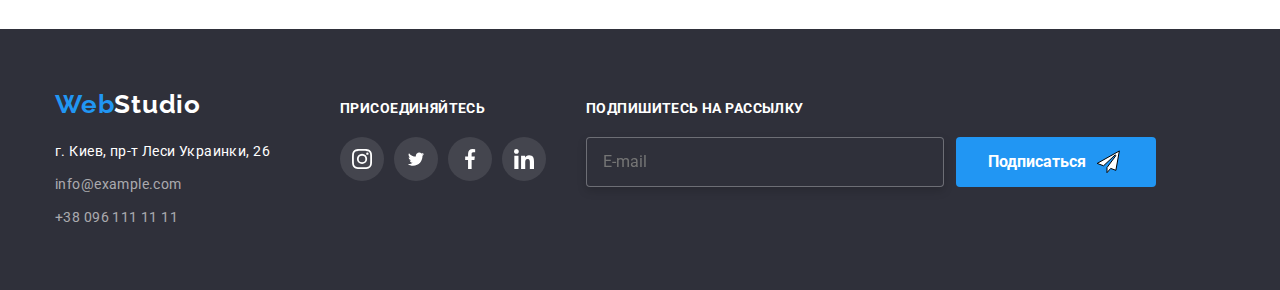
==== commit b003cb2c: "checked галочка закінчена" ====
--- a/portfolio.html
+++ b/portfolio.html
@@ -370,18 +370,15 @@
                    
                 <div class="futer-sub">
                   <h2 class="futer-tekst">Подпишитесь на рассылку</h2>
-                  <ul class="subscribe">
-                    <li>
-                      <form>
+                      <form class="subscribe">
                         <input  class="form" type="email" name="user-name" placeholder="E-mail">
+                      
+                        <button class="futer-btn" type="submit"> <span class="img-buton">Подписаться <svg class="futer-img"  width="24" height="24">
+                          <use href="./images/icons.svg#icon-subscribe"></use>
+                        </svg>
+                      </span>
+                     </button>
                       </form>
-                    <li class="clik">
-                      <button class="futer-btn" type="button">Подписаться</button>
-                      <svg class="img-buton" width="24" height="24">
-                        <use href="./images/icons.svg#icon-subscribe"></use>
-                      </svg>
-                    </li>
-                  </ul>
                 </div>   
           </div>
         </address>
--- a/css/styles.css
+++ b/css/styles.css
@@ -92,7 +92,6 @@
   margin-left: 50px;
 }
 .nav-link {
-  
   list-style: none;
   align-items: center;
   margin-left: 93px;
@@ -121,17 +120,14 @@
   letter-spacing: 0.02em;
   text-decoration: none;
   transition: cubic-bezier(0.4, 0, 0.2, 1) 250ms;
-  
 }
 .navigation:focus,
 .navigation:hover {
-  
   color: var(--primary-touch-color);
 }
 
 .mail-header:focus,
 .mail-header:hover {
-  
   color: var(--primary-touch-color);
 }
 .mail-header {
@@ -155,10 +151,8 @@
   display: flex;
 }
 
-.icon-mail:hover,
 .icon-mail:focus {
-  
-  fill: currentColor;
+  transition: var(--primary-touch-color);
 }
 
 .icon-mail {
@@ -230,40 +224,36 @@
   border-radius: 4px;
 }
 .backdrop.is-hidden {
-
   opacity: 0;
   visibility: hidden;
   pointer-events: none;
-  
 }
 .backdrop {
   z-index: 3;
-  position:fixed;
+  position: fixed;
   top: 0;
   left: 0;
   width: 100%;
   height: 100%;
   background-color: rgba(0, 0, 0, 0.2);
   transition: cubic-bezier(0.4, 0, 0.2, 1) 250ms;
-  
 }
 .backdrop.is-hidden .modal {
-  transform: translate(-50%, -50%) scale(1.1) ;
+  transform: translate(-50%, -50%) scale(1.1);
 }
 .modal {
   opacity: 1;
   position: absolute;
   top: 50%;
   left: 50%;
-  min-width: 530px; 
+  min-width: 530px;
   min-height: 584px;
-  transform:  translate(-50%, -50%) scale(1);
-  background:var(--primary-button-text-color);
+  transform: translate(-50%, -50%) scale(1);
+  background: var(--primary-button-text-color);
   box-shadow: 0px 1px 3px rgba(0, 0, 0, 0.12), 0px 1px 1px rgba(0, 0, 0, 0.14),
     0px 2px 1px rgba(0, 0, 0, 0.2);
   border-radius: 4px;
   transition: cubic-bezier(0.4, 0, 0.2, 1) 250ms;
-
 }
 
 .modal-script:hover,
@@ -275,19 +265,17 @@
   top: 8px;
   right: 8px;
   position: absolute;
- cursor: pointer;
+  cursor: pointer;
   width: 30px;
   height: 30px;
   background: var(--primary-button-text-color);
   border: 1px solid rgba(0, 0, 0, 0.1);
   border-radius: 50%;
-  
 }
 .svg-close {
   color: #000000;
   background: var(--primary-button-text-color);
 }
-
 
 .line label {
   color: var(--primary-text-p-color);
@@ -296,13 +284,13 @@
   line-height: 1.16;
   letter-spacing: 0.01em;
   margin-bottom: 4px;
-order: 1px solid #2196F3;
+  order: 1px solid #2196f3;
   border-radius: 4px;
 }
 .line input:hover,
 .line input:focus {
-  
-  border: 1px solid #2196F3;
+  outline: none;
+  border: 1px solid #2196f3;
   border-radius: 4px;
 }
 
@@ -313,136 +301,165 @@
   flex-direction: column;
   text-align: left;
   margin-bottom: 10px;
-  }
-  
-  .line:focus {
-    background-color: var(--primary-touch-color);
-  }
+}
+
 .modal-text {
   position: absolute;
-  top: 40px;
-  right: 41px;
-  width: 448px;
-  height: 23px;
+  top: 51px;
+  left: 40px;
   color: var(--primary-text-color);
   font-weight: 700;
   font-size: 20px;
-  line-height: 23px;
-  text-align: center;
-  letter-spacing: 0.03em;
-}
+  line-height: 1.15;
+  text-align: center;
+  letter-spacing: 0.03em;
+}
+
 .modal-tupe {
-  top: 75px;
+  top: 79px;
   left: 41px;
   position: absolute;
- display: flex;
-
-}
-.name {
-  cursor: pointer;
- padding-left: 42px;
+  display: flex;
+}
+.name-holder {
+  text-align: left;
+  display: inline-block;
+  margin-bottom: 4px;
+  font-size: 12px;
+  line-height: 1.17;
+  letter-spacing: 0.01em;
+  color: var(--primary-text-p-color);
+}
+.name-modal {
+  transition: cubic-bezier(0.4, 0, 0.2, 1) 250ms;
+  cursor: pointer;
+  padding-left: 42px;
   border: 1px solid rgba(33, 33, 33, 0.2);
   border-radius: 4px;
   width: 448px;
   height: 40px;
 }
-.name:hover,
-.name:focus {
-  border: var(--primary-touch-color);
-}
-
-.icon-person {
+
+.line:focus-within .icon-modal {
+  color: var(--primary-touch-color);
+}
+
+.icon-modal {
+  transition: cubic-bezier(0.4, 0, 0.2, 1) 250ms;
+  color: var(--primary-text-color);
+  fill: currentColor;
   z-index: 5;
-top: 30px;
-left: 15px;
-  position: absolute;
-}
-.icon-person:hover,
-.icon-phone:hover,
-.icon-email:hover {
-fill: var(--primary-touch-color);
-}
-.phone {
-  cursor: pointer;
-  padding-left: 42px;
-  border: 1px solid rgba(33, 33, 33, 0.2);
-  border-radius: 4px;
-  width: 448px;
-  height: 40px;
-}
-.icon-phone {
-z-index: 10;
-top: 30px;
-left: 15px;
-  position: absolute;
-}
-.modal-mail{
-  cursor: pointer;
-  padding-left: 42px;
-  border: 1px solid rgba(33, 33, 33, 0.2);
-  border-radius: 4px;
-  width: 448px;
-  height: 40px;
-}
-.icon-email {
-  z-index: 10;
-top: 30px;
-left: 15px;
-  position: absolute;
-}
-.modal-text {
-  color: var(--primary-text-color);
-  font-weight: 700;
-font-size: 20px;
-line-height: 1.15;
-letter-spacing: 0.03em;
-}
-
+  top: 50%;
+  left: 15px;
+  position: absolute;
+}
 
 .comment {
-  cursor: pointer;
-padding-top: 12px;
-padding-left: 16px;
+  resize: none;
+  transition: cubic-bezier(0.4, 0, 0.2, 1) 250ms;
+  outline: none;
+  cursor: pointer;
+  padding-top: 12px;
+  padding-left: 16px;
   width: 448px;
   height: 120px;
   border: 1px solid rgba(33, 33, 33, 0.2);
-border-radius: 4px;
-font-size: 14px;
-line-height: 1.14;
-letter-spacing: 0.01em;
-}
-.comment:hover {
-  border: 1px solid #2196F3;
-  border-radius: 4px;
-}
-.line textarea::placeholder {
+  border-radius: 4px;
+  font-size: 14px;
+  line-height: 1.14;
+  letter-spacing: 0.01em;
+}
+.comment:hover,
+.comment:focus {
+  border: 1px solid #2196f3;
+  border-radius: 4px;
+}
+textarea::placeholder {
   color: rgba(117, 117, 117, 0.5);
 }
-.checkbox-futer {
-  display: flex;
+.line.last {
+  margin-bottom: 20px;
+}
+
+.checkbox-container {
+  position: relative;
+  display: block;
+  align-items: center;
   justify-content: center;
-  align-items: center;
-}
-textarea {
-  resize: none;
-}
-.futer-agreement {
-  margin-left: 7px;
+
+  width: 16px;
+  height: 15px;
+  margin-right: 8px;
+  cursor: pointer;
+  margin-right: 7px;
+}
+.checkbox {
+  transition: cubic-bezier(0.4, 0, 0.2, 1) 250ms;
+  position: absolute;
+  -webkit-appearance: none;
+  -moz-appearance: none;
+  appearance: none;
+  position: absolute;
+}
+
+.checkbox:checked + .icon-checkbox {
+  fill: var(--primary-touch-color);
+  opacity: 1;
+}
+.checkbox:checked ~ .icon-unchecked {
+  opacity: 0;
+}
+
+.icon-checkbox {
+  transition: cubic-bezier(0.4, 0, 0.2, 1) 250ms;
+  top: 0;
+  left: 0;
+  position: absolute;
+  opacity: 0;
+  width: 16px;
+  height: 15px;
+}
+
+.icon-unchecked {
+  transition: cubic-bezier(0.4, 0, 0.2, 1) 250ms;
+  opacity: 1;
+  top: 0;
+  left: 0;
+  position: absolute;
+  display: inline-block;
+  width: 16px;
+  height: 15px;
+  border: 2px solid var(--primary-text-color);
+  border-radius: 2px;
+  background-color: var(--primary-button-text-color);
+  transition: cubic-bezier(0.4, 0, 0.2, 1) 250ms;
+}
+.checkbox:hover ~ .icon-unchecked,
+.checkbox:focus ~ .icon-unchecked {
+  border: 2px solid var(--primary-touch-color);
+}
+
+.agreement {
+  cursor: pointer;
+  align-items: center;
+  justify-content: center;
+  position: relative;
+  display: flex;
   font-size: 14px;
-line-height: 1.71;
-color: var(--primary-text-p-color);
-letter-spacing: 0.03em;
+  line-height: 1.71;
+  color: var(--primary-text-p-color);
+  letter-spacing: 0.03em;
 }
 .agreement-link {
   color: var(--primary-touch-color);
-text-decoration:line;
-}
-
- .modal .btn {
-   position: absolute;
-   bottom: 40px;
-   left: 165px;
-   margin: 0;
+  text-decoration-line: underline;
+}
+
+.modal .btn {
+  position: absolute;
+  bottom: -74px;
+  left: 120px;
+  margin: 0;
   transition: cubic-bezier(0.4, 0, 0.2, 1) 250ms;
   border-width: 0px;
   display: inline-block;
@@ -459,7 +476,15 @@
   font-size: 16px;
   line-height: 1.87;
   letter-spacing: 0.06em;
- }
+  box-shadow: 0px 4px 4px rgba(0, 0, 0, 0.15);
+}
+
+.modal .btn:hover,
+.modal .btn:focus {
+  background: #188ce8;
+  box-shadow: 0px 4px 4px rgba(0, 0, 0, 0.15);
+  border-radius: 4px;
+}
 /* особливості */
 
 .hang {
@@ -512,7 +537,6 @@
   text-align: center;
 }
 .subject-company {
-  
   margin-bottom: 50px;
   color: var(--primary-text-color);
   font-weight: 700;
@@ -590,7 +614,6 @@
 .social {
   display: flex;
   list-style: none;
-  
 }
 .social .social-item + .social-item {
   margin-left: 10px;
@@ -677,7 +700,6 @@
 }
 .clients-list:hover,
 .clients-list:focus {
-  
   fill: var(--primary-touch-color);
   border-color: var(--primary-touch-color);
 }
@@ -736,7 +758,6 @@
 }
 .contakt:hover,
 .contakt:focus {
-  
   color: var(--primary-touch-color);
 }
 
@@ -783,7 +804,6 @@
 }
 .footer-link:hover,
 .footer-link:focus {
- 
   background-color: var(--primary-touch-color);
   fill: var(--primary-button-text-color);
 }
@@ -811,13 +831,15 @@
 .subscribe {
   display: flex;
   align-items: center;
-
 }
 .clik {
-
   position: relative;
 }
+
 .form {
+  font-size: 16px;
+  line-height: 1.25;
+  color: var(--primary-button-text-color);
   padding-left: 16px;
   margin-right: 12px;
   width: 358px;
@@ -854,9 +876,11 @@
   border-radius: 4px;
 }
 .img-buton {
-  top: 13px;
- right: 28px;
-  position: absolute;
+  display: flex;
+  align-items: center;
+}
+.futer-img {
+  margin-left: 10px;
 }
 
 /* 2-сторінка */
@@ -895,7 +919,6 @@
     0px 2px 2px rgba(0, 0, 0, 0.12);
   background-color: var(--primary-touch-color);
   color: var(--primary-button-text-color);
-  
 }
 .item-images {
   padding-top: 94px;
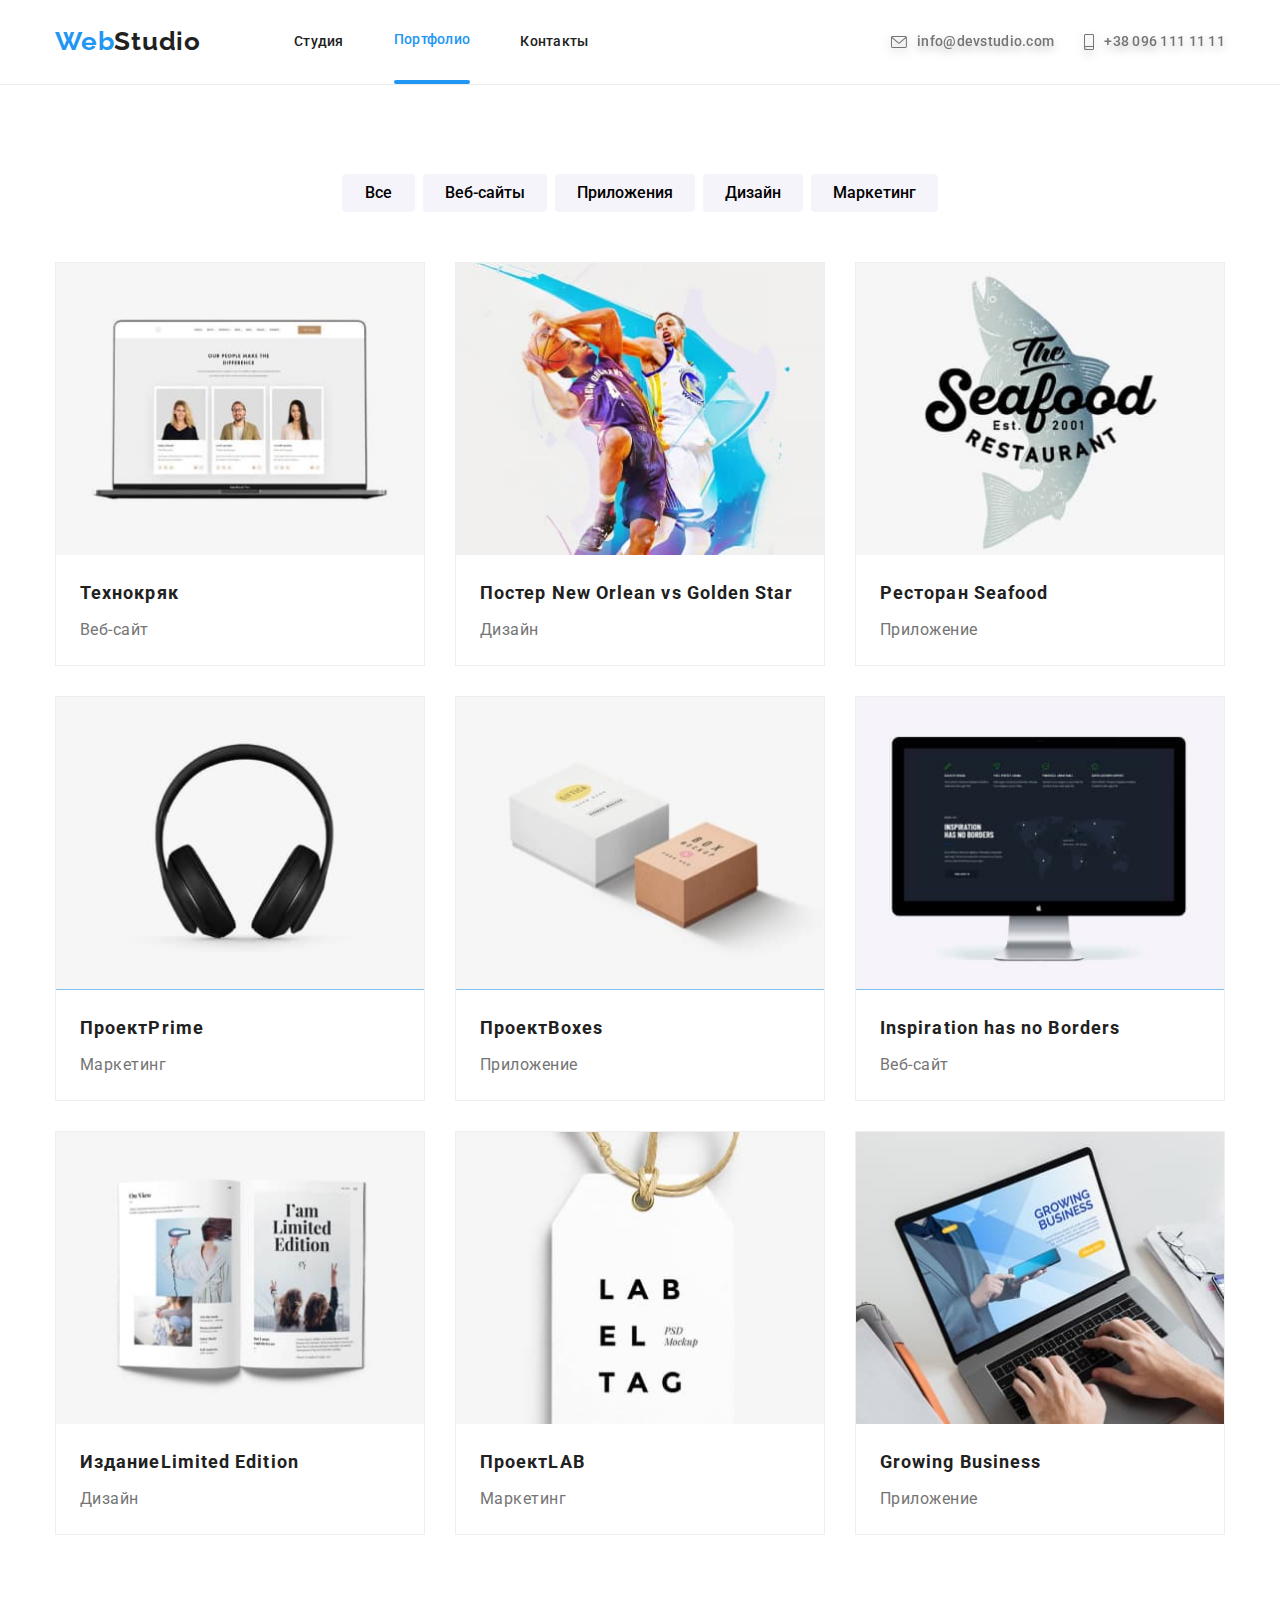
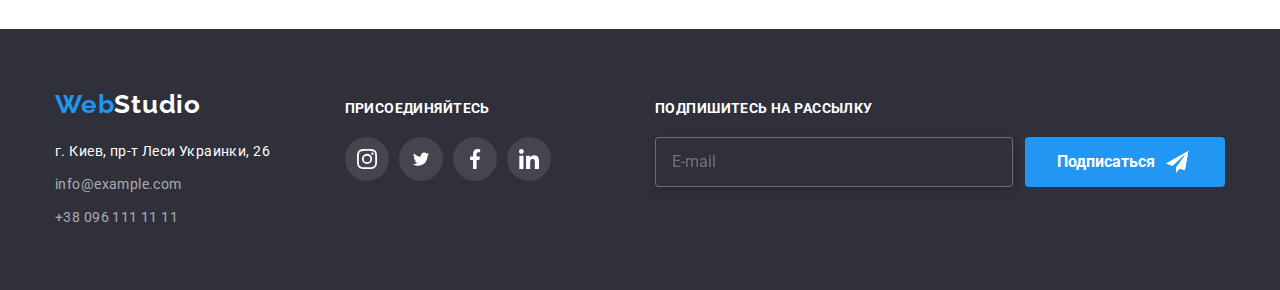
==== commit fbb59e68: "вмправив за допомогою валідатора помилки" ====
--- a/portfolio.html
+++ b/portfolio.html
@@ -17,8 +17,8 @@
   </head>
   <body>
     <!-- шапка профиля -->
-      <!--логотип сайту-->
-      <header class="page-header">
+    <!--логотип сайту-->
+    <header class="page-header">
       <div class="container global">
         <nav class="site-nav">
           <a href="index.html" class="logo"
@@ -31,7 +31,9 @@
             </li>
 
             <li class="header-navigation current">
-              <a class="navigation current" href="./portfolio.html">Портфолио</a>
+              <a class="navigation current" href="./portfolio.html"
+                >Портфолио</a
+              >
             </li>
 
             <li class="header-navigation">
@@ -42,19 +44,17 @@
         <ul class="mail">
           <li class="mail-namb">
             <a class="mail-header" href="emailto:info@devstudio.com">
-              <svg class="icon-mail"  width="16" height="12">
-              <use href="./images/icons.svg#icon-mail">
-              </use>
-            </svg>
+              <svg class="icon-mail" width="16" height="12">
+                <use href="./images/icons.svg#icon-mail"></use>
+              </svg>
               info@devstudio.com
             </a>
           </li>
           <li class="mail-namb">
             <a class="mail-header" href="tel:+380961111111">
               <svg class="icon-mail" width="10px" height="16">
-              <use href="./images/icons.svg#icon-smartphone" >
-              </use>
-            </svg>
+                <use href="./images/icons.svg#icon-smartphone"></use>
+              </svg>
               +38 096 111 11 11</a
             >
           </li>
@@ -67,321 +67,355 @@
         <div class="container">
           <h1 class="shadow">gallery</h1>
           <ul class="btn">
-            <li class="buttons-portfolio"><button class="buttons" type="button">Все</button></li>
-            <li class="buttons-portfolio"><button class="buttons" type="button">Веб-сайты</button></li>
-            <li class="buttons-portfolio"><button class="buttons" type="button">Приложения</button></li>
-            <li class="buttons-portfolio"><button class="buttons" type="button">Дизайн</button></li>
-            <li class="buttons-portfolio"><button class="buttons" type="button">Маркетинг</button></li>
+            <li class="buttons-portfolio">
+              <button class="buttons" type="button">Все</button>
+            </li>
+            <li class="buttons-portfolio">
+              <button class="buttons" type="button">Веб-сайты</button>
+            </li>
+            <li class="buttons-portfolio">
+              <button class="buttons" type="button">Приложения</button>
+            </li>
+            <li class="buttons-portfolio">
+              <button class="buttons" type="button">Дизайн</button>
+            </li>
+            <li class="buttons-portfolio">
+              <button class="buttons" type="button">Маркетинг</button>
+            </li>
           </ul>
-        <!-- картинки -->
-        
+          <!-- картинки -->
+
           <ul class="items">
             <li class="list-items">
               <a class="tumb-item" href="">
                 <div class="tumb-portfolio">
                   <img
-                  class="project-img"
-                  src="./images/img.1.jpg"
-                  alt="Технокряк"
-                  width="370"
-                  height="294"
-                />
-                <ul class="items-tumb">
-                  <li >
-                    Ресурс предлагает комплексные предложения с разным
-                     уровнем функционала и сервисов. 
-                    Все это позволит посетителю получить исчерпывающие
-                     сведения о компании или частном лице.
-                  </li>
-                </ul>
-                </div>
-                
+                    class="project-img"
+                    src="./images/img.1.jpg"
+                    alt="Технокряк"
+                    width="370"
+                    height="294"
+                  />
+                  <ul class="items-tumb">
+                    <li>
+                      Ресурс предлагает комплексные предложения с разным уровнем
+                      функционала и сервисов. Все это позволит посетителю
+                      получить исчерпывающие сведения о компании или частном
+                      лице.
+                    </li>
+                  </ul>
+                </div>
+
                 <div class="items-img">
                   <h2 class="project">Технокряк</h2>
-                <p class="place">Веб-сайт</p></div>
-              </a>
-              
-            </li>
-            <li class="list-items">
-              <a class="tumb-item" href="">
-                <div class="tumb-portfolio">
-                  <img
-                  class="project-img"
-                  src="./images/img.2.jpg"
-                  alt="Постер New Orlean vs Golden Star"
-                  width="370"
-                  height="294"
-                />
-                
-                <ul class="items-tumb">
-                  <li >
-                    Ресурс предлагает комплексные предложения с разным
-                     уровнем функционала и сервисов. 
-                    Все это позволит посетителю получить исчерпывающие
-                     сведения о компании или частном лице.
-                  </li>
-                </ul>
-                 </div>
-                  
-                  <div class="items-img">
-                    <h2 class="project">
+                  <p class="place">Веб-сайт</p>
+                </div>
+              </a>
+            </li>
+            <li class="list-items">
+              <a class="tumb-item" href="">
+                <div class="tumb-portfolio">
+                  <img
+                    class="project-img"
+                    src="./images/img.2.jpg"
+                    alt="Постер New Orlean vs Golden Star"
+                    width="370"
+                    height="294"
+                  />
+
+                  <ul class="items-tumb">
+                    <li>
+                      Ресурс предлагает комплексные предложения с разным уровнем
+                      функционала и сервисов. Все это позволит посетителю
+                      получить исчерпывающие сведения о компании или частном
+                      лице.
+                    </li>
+                  </ul>
+                </div>
+
+                <div class="items-img">
+                  <h2 class="project">
                     Постер <span lang="en">New Orlean vs Golden Star</span>
                   </h2>
-                  <p class="place">Дизайн</p></div>
-              </a>
-             
-              
-            </li>
-            <li class="list-items">
-              <a class="tumb-item" href="">
-                <div class="tumb-portfolio">
-                  <img
-                  class="project-img"
-                  src="./images/img.3.jpg"
-                  alt="Ресторан Seafood"
-                  width="370"
-                  height="294"
-                />
-                <ul class="items-tumb">
-                  <li >
-                    Ресурс предлагает комплексные предложения с разным
-                     уровнем функционала и сервисов. 
-                    Все это позволит посетителю получить исчерпывающие
-                     сведения о компании или частном лице.
-                  </li>
-                </ul>
-                </div>
-                
-                <div class="items-img"><h2 class="project">Ресторан <span lang="en">Seafood</span></h2>
-                <p class="place">Приложение</p></div>
-              </a>
-              
-              
-            </li>
-            <li class="list-items">
-              <a class="tumb-item" href="">
-                <div class="tumb-portfolio">
-                  <img
-                  class="project-img"
-                  src="./images/img.4.jpg"
-                  alt="Проект Prime"
-                  width="370"
-                  height="294"
-                />
-                <ul class="items-tumb">
-                  <li >
-                    Ресурс предлагает комплексные предложения с разным
-                     уровнем функционала и сервисов. 
-                    Все это позволит посетителю получить исчерпывающие
-                     сведения о компании или частном лице.
-                  </li>
-                </ul>
-                </div>
-                
-                <div class="items-img"><h2 class="project">Проект<span lang="en">Prime</span></h2>
-                <p class="place">Маркетинг</p></div>
-              </a>
-              
-              
-            </li>
-            <li class="list-items">
-              <a class="tumb-item" href="">
-                <div class="tumb-portfolio">
-                  <img
-                  class="project-img"
-                  src="./images/img.5.jpg"
-                  alt="Проект Boxes"
-                  width="370"
-                  height="294"
-                />
-                <ul class="items-tumb">
-                  <li >
-                    Ресурс предлагает комплексные предложения с разным
-                     уровнем функционала и сервисов. 
-                    Все это позволит посетителю получить исчерпывающие
-                     сведения о компании или частном лице.
-                  </li>
-                </ul>
-                </div>
-                
-                <div class="items-img"><h2 class="project">Проект<span lang="en">Boxes</span></h2>
-                <p class="place">Приложение</p></div>
-              </a>
-              
-              
-            </li>
-            <li class="list-items">
-              <a class="tumb-item" href="">
-                <div class="tumb-portfolio">
-                  <img
-                  class="project-img"
-                  src="./images/img.6.jpg"
-                  alt="Inspiration has no Borders"
-                  width="370"
-                  height="294"
-                />
-                <ul class="items-tumb">
-                  <li >
-                    Ресурс предлагает комплексные предложения с разным
-                     уровнем функционала и сервисов. 
-                    Все это позволит посетителю получить исчерпывающие
-                     сведения о компании или частном лице.
-                  </li>
-                </ul>
-                </div>
-                
-                <div class="items-img"><h2 class="project" lang="en">Inspiration has no Borders</h2>
-                <p class="place">Веб-сайт</p></div>
-                
-              </a>
-              
-            </li>
-            <li class="list-items">
-              <a class="tumb-item" href="">
-                <div class="tumb-portfolio">
-                  <img
-                  class="project-img"
-                  src="./images/img.7.jpg"
-                  alt="Издание Limited Edition"
-                  width="370"
-                  height="294"
-                />
-                  <ul class="items-tumb">
-                    <li >
-                      Ресурс предлагает комплексные предложения с разным
-                       уровнем функционала и сервисов. 
-                      Все это позволит посетителю получить исчерпывающие
-                       сведения о компании или частном лице.
-                    </li>
-                  </ul>
-                </div>
-                
-                <div class="items-img"><h2 class="project">
-                  Издание<span lang="en">Limited Edition</span>
-                </h2>
-                <p class="place">Дизайн</p></div>
-              </a>
-              
-              
-            </li>
-            <li class="list-items">
-              <a class="tumb-item" href="">
-                <div class="tumb-portfolio">
-                  <img
-                  class="project-img"
-                  src="./images/img.8.jpg"
-                  alt="Проект LAB"
-                  width="370"
-                  height="294"
-                />
-                  <ul class="items-tumb">
-                    <li >
-                      Ресурс предлагает комплексные предложения с разным
-                       уровнем функционала и сервисов. 
-                      Все это позволит посетителю получить исчерпывающие
-                       сведения о компании или частном лице.
-                    </li>
-                  </ul>
-                </div>
-                
-                <div class="items-img"><h2 class="project">Проект<span lang="en">LAB</span></h2>
-                <p class="place">Маркетинг</p></div>
-              </a>
-            </li>
-            <li class="list-items">
-              <a class="tumb-item" href="">
-                <div class="tumb-portfolio">
-                  <img
-                  class="project-img"
-                  src="./images/img.9.jpg"
-                  alt="Growing Business"
-                  width="370"
-                  height="294"
-                />
-                  <ul class="items-tumb">
-                    <li >
-                      Ресурс предлагает комплексные предложения с разным
-                       уровнем функционала и сервисов. 
-                      Все это позволит посетителю получить исчерпывающие
-                       сведения о компании или частном лице.
-                    </li>
-                  </ul>
-                </div>
-                
-                <div class="items-img"><h2 class="project" lang="en">Growing Business</h2>
-                <p class="place">Приложение</p></div>
-              </a>
-              
-              
+                  <p class="place">Дизайн</p>
+                </div>
+              </a>
+            </li>
+            <li class="list-items">
+              <a class="tumb-item" href="">
+                <div class="tumb-portfolio">
+                  <img
+                    class="project-img"
+                    src="./images/img.3.jpg"
+                    alt="Ресторан Seafood"
+                    width="370"
+                    height="294"
+                  />
+                  <ul class="items-tumb">
+                    <li>
+                      Ресурс предлагает комплексные предложения с разным уровнем
+                      функционала и сервисов. Все это позволит посетителю
+                      получить исчерпывающие сведения о компании или частном
+                      лице.
+                    </li>
+                  </ul>
+                </div>
+
+                <div class="items-img">
+                  <h2 class="project">
+                    Ресторан <span lang="en">Seafood</span>
+                  </h2>
+                  <p class="place">Приложение</p>
+                </div>
+              </a>
+            </li>
+            <li class="list-items">
+              <a class="tumb-item" href="">
+                <div class="tumb-portfolio">
+                  <img
+                    class="project-img"
+                    src="./images/img.4.jpg"
+                    alt="Проект Prime"
+                    width="370"
+                    height="294"
+                  />
+                  <ul class="items-tumb">
+                    <li>
+                      Ресурс предлагает комплексные предложения с разным уровнем
+                      функционала и сервисов. Все это позволит посетителю
+                      получить исчерпывающие сведения о компании или частном
+                      лице.
+                    </li>
+                  </ul>
+                </div>
+
+                <div class="items-img">
+                  <h2 class="project">Проект<span lang="en">Prime</span></h2>
+                  <p class="place">Маркетинг</p>
+                </div>
+              </a>
+            </li>
+            <li class="list-items">
+              <a class="tumb-item" href="">
+                <div class="tumb-portfolio">
+                  <img
+                    class="project-img"
+                    src="./images/img.5.jpg"
+                    alt="Проект Boxes"
+                    width="370"
+                    height="294"
+                  />
+                  <ul class="items-tumb">
+                    <li>
+                      Ресурс предлагает комплексные предложения с разным уровнем
+                      функционала и сервисов. Все это позволит посетителю
+                      получить исчерпывающие сведения о компании или частном
+                      лице.
+                    </li>
+                  </ul>
+                </div>
+
+                <div class="items-img">
+                  <h2 class="project">Проект<span lang="en">Boxes</span></h2>
+                  <p class="place">Приложение</p>
+                </div>
+              </a>
+            </li>
+            <li class="list-items">
+              <a class="tumb-item" href="">
+                <div class="tumb-portfolio">
+                  <img
+                    class="project-img"
+                    src="./images/img.6.jpg"
+                    alt="Inspiration has no Borders"
+                    width="370"
+                    height="294"
+                  />
+                  <ul class="items-tumb">
+                    <li>
+                      Ресурс предлагает комплексные предложения с разным уровнем
+                      функционала и сервисов. Все это позволит посетителю
+                      получить исчерпывающие сведения о компании или частном
+                      лице.
+                    </li>
+                  </ul>
+                </div>
+
+                <div class="items-img">
+                  <h2 class="project" lang="en">Inspiration has no Borders</h2>
+                  <p class="place">Веб-сайт</p>
+                </div>
+              </a>
+            </li>
+            <li class="list-items">
+              <a class="tumb-item" href="">
+                <div class="tumb-portfolio">
+                  <img
+                    class="project-img"
+                    src="./images/img.7.jpg"
+                    alt="Издание Limited Edition"
+                    width="370"
+                    height="294"
+                  />
+                  <ul class="items-tumb">
+                    <li>
+                      Ресурс предлагает комплексные предложения с разным уровнем
+                      функционала и сервисов. Все это позволит посетителю
+                      получить исчерпывающие сведения о компании или частном
+                      лице.
+                    </li>
+                  </ul>
+                </div>
+
+                <div class="items-img">
+                  <h2 class="project">
+                    Издание<span lang="en">Limited Edition</span>
+                  </h2>
+                  <p class="place">Дизайн</p>
+                </div>
+              </a>
+            </li>
+            <li class="list-items">
+              <a class="tumb-item" href="">
+                <div class="tumb-portfolio">
+                  <img
+                    class="project-img"
+                    src="./images/img.8.jpg"
+                    alt="Проект LAB"
+                    width="370"
+                    height="294"
+                  />
+                  <ul class="items-tumb">
+                    <li>
+                      Ресурс предлагает комплексные предложения с разным уровнем
+                      функционала и сервисов. Все это позволит посетителю
+                      получить исчерпывающие сведения о компании или частном
+                      лице.
+                    </li>
+                  </ul>
+                </div>
+
+                <div class="items-img">
+                  <h2 class="project">Проект<span lang="en">LAB</span></h2>
+                  <p class="place">Маркетинг</p>
+                </div>
+              </a>
+            </li>
+            <li class="list-items">
+              <a class="tumb-item" href="">
+                <div class="tumb-portfolio">
+                  <img
+                    class="project-img"
+                    src="./images/img.9.jpg"
+                    alt="Growing Business"
+                    width="370"
+                    height="294"
+                  />
+                  <ul class="items-tumb">
+                    <li>
+                      Ресурс предлагает комплексные предложения с разным уровнем
+                      функционала и сервисов. Все это позволит посетителю
+                      получить исчерпывающие сведения о компании или частном
+                      лице.
+                    </li>
+                  </ul>
+                </div>
+
+                <div class="items-img">
+                  <h2 class="project" lang="en">Growing Business</h2>
+                  <p class="place">Приложение</p>
+                </div>
+              </a>
             </li>
           </ul>
         </div>
       </section>
     </main>
     <footer class="footer">
-        <div class="container box">
-          <div class="box-futer">
-            <a href="/index.html" class="logo-footer"
-          >Web<span class="logo-two">Studio</span></a
-        >
-        <address>
-          <ul class="nav-footer">
-            <li class="map">
-              <a
-                class="map-googl"
-                href="https://goo.gl/maps/qnMu7uc59vrPXKZr5"
-                target="_blank"
-                rel="noopener noreferrer"
-                >г. Киев, пр-т Леси Украинки, 26</a
-              >
-            </li class>
-            <li class="footer-contakt">
-              <a class="contakt" href="mailto:info@example.com"
-                >info@example.com</a
-              >
-            </li>
-            <li class="footer-contakt">
-              <a class="contakt" href="tel:+380961111111">+38 096 111 11 11</a>
+      <div class="container box">
+        <div class="box-futer">
+          <a href="/index.html" class="logo-footer"
+            >Web<span class="logo-two">Studio</span></a
+          >
+          <address>
+            <ul class="nav-footer">
+              <li class="map">
+                <a
+                  class="map-googl"
+                  href="https://goo.gl/maps/qnMu7uc59vrPXKZr5"
+                  target="_blank"
+                  rel="noopener noreferrer"
+                  >г. Киев, пр-т Леси Украинки, 26</a
+                >
+              </li>
+              <li class="footer-contakt">
+                <a class="contakt" href="mailto:info@example.com"
+                  >info@example.com</a
+                >
+              </li>
+              <li class="footer-contakt">
+                <a class="contakt" href="tel:+380961111111"
+                  >+38 096 111 11 11</a
+                >
+              </li>
+            </ul>
+          </address>
+        </div>
+        <div class="footer-social">
+          <h2 class="futer-text">присоединяйтесь</h2>
+          <ul class="futer-social">
+            <li class="footer-item">
+              <a class="footer-link" href=""
+                ><svg width="20" height="20">
+                  <use href="./images/icons.svg#icon-instagram"></use>
+                </svg>
+              </a>
+            </li>
+            <li class="footer-item">
+              <a class="footer-link" href="">
+                <svg width="20" height="16.25">
+                  <use href="./images/icons.svg#icon-twitter"></use>
+                </svg>
+              </a>
+            </li>
+            <li class="footer-item">
+              <a class="footer-link" href=""
+                ><svg width="20" height="20">
+                  <use href="./images/icons.svg#icon-facebook"></use>
+                </svg>
+              </a>
+            </li>
+            <li class="footer-item">
+              <a class="footer-link" href=""
+                ><svg width="20" height="20">
+                  <use href="./images/icons.svg#icon-linkedin"></use>
+                </svg>
+              </a>
             </li>
           </ul>
-         </div>
-          
-          <div class="footer-social">
-            <h2 class="futer-text">присоединяйтесь</h2>
-            <ul class="futer-social">
-                     <li class="footer-item">
-                         <a class="footer-link" href=""><svg width="20" height="20">
-                <use href="./images/icons.svg#icon-instagram"></use></svg></a>
-                        </li>
-                     <li class="footer-item">
-                          <a class="footer-link" href=""><svg width="20" height="16.25">
-                <use href="./images/icons.svg#icon-twitter"></use></svg></a>
-                     </li>
-                     <li class="footer-item">
-                          <a class="footer-link" href=""><svg width="20" height="20">
-                <use href="./images/icons.svg#icon-facebook"></use></svg></a> 
-                     </li>
-                     <li  class="footer-item">
-                          <a class="footer-link" href=""><svg width="20" height="20">
-                <use href="./images/icons.svg#icon-linkedin"></use></svg></a>
-                     </li> 
-                   </ul>
-                   </div>
-                   
-                <div class="futer-sub">
-                  <h2 class="futer-tekst">Подпишитесь на рассылку</h2>
-                      <form class="subscribe">
-                        <input  class="form" type="email" name="user-name" placeholder="E-mail">
-                      
-                        <button class="futer-btn" type="submit"> <span class="img-buton">Подписаться <svg class="futer-img"  width="24" height="24">
-                          <use href="./images/icons.svg#icon-subscribe"></use>
-                        </svg>
-                      </span>
-                     </button>
-                      </form>
-                </div>   
-          </div>
-        </address>
+        </div>
+
+        <div class="futer-sub">
+          <h2 class="futer-tekst">Подпишитесь на рассылку</h2>
+
+          <form class="subscribe">
+            <input
+              class="form"
+              type="email"
+              name="user-name"
+              placeholder="E-mail"
+            />
+
+            <button class="futer-btn" type="submit">
+              <span class="img-buton"
+                >Подписаться
+                <svg class="futer-img" width="24" height="24">
+                  <use href="./images/icons.svg#icon-subscribe"></use>
+                </svg>
+              </span>
+            </button>
+          </form>
+        </div>
       </div>
     </footer>
   </body>
--- a/css/styles.css
+++ b/css/styles.css
@@ -152,7 +152,7 @@
 }
 
 .icon-mail:focus {
-  transition: var(--primary-touch-color);
+  fill: var(--primary-touch-color);
 }
 
 .icon-mail {
@@ -223,6 +223,7 @@
   box-shadow: 0px 4px 4px rgba(0, 0, 0, 0.15);
   border-radius: 4px;
 }
+/* Модальне вікно */
 .backdrop.is-hidden {
   opacity: 0;
   visibility: hidden;
@@ -246,6 +247,7 @@
   position: absolute;
   top: 50%;
   left: 50%;
+  padding: 40px;
   min-width: 530px;
   min-height: 584px;
   transform: translate(-50%, -50%) scale(1);
@@ -270,6 +272,7 @@
   height: 30px;
   background: var(--primary-button-text-color);
   border: 1px solid rgba(0, 0, 0, 0.1);
+  transition: cubic-bezier(0.4, 0, 0.2, 1) 250ms;
   border-radius: 50%;
 }
 .svg-close {
@@ -284,13 +287,13 @@
   line-height: 1.16;
   letter-spacing: 0.01em;
   margin-bottom: 4px;
-  order: 1px solid #2196f3;
+
   border-radius: 4px;
 }
 .line input:hover,
 .line input:focus {
   outline: none;
-  border: 1px solid #2196f3;
+  border: 1px solid var(--primary-touch-color);
   border-radius: 4px;
 }
 
@@ -302,18 +305,7 @@
   text-align: left;
   margin-bottom: 10px;
 }
-
-.modal-text {
-  position: absolute;
-  top: 51px;
-  left: 40px;
-  color: var(--primary-text-color);
-  font-weight: 700;
-  font-size: 20px;
-  line-height: 1.15;
-  text-align: center;
-  letter-spacing: 0.03em;
-}
+/* Оформлення модального вікна */
 
 .modal-tupe {
   top: 79px;
@@ -321,6 +313,19 @@
   position: absolute;
   display: flex;
 }
+
+.modal-text {
+  top: 51px;
+  left: 40px;
+  margin-bottom: 12px;
+  color: var(--primary-text-color);
+  font-weight: 700;
+  font-size: 20px;
+  line-height: 1.15;
+  text-align: center;
+  letter-spacing: 0.03em;
+}
+
 .name-holder {
   text-align: left;
   display: inline-block;
@@ -409,6 +414,10 @@
 .checkbox:checked ~ .icon-unchecked {
   opacity: 0;
 }
+icon-checkbox:hover,
+icon-checkbox:focus {
+  border: 2px solid var(--primary-touch-color);
+}
 
 .icon-checkbox {
   transition: cubic-bezier(0.4, 0, 0.2, 1) 250ms;
@@ -430,6 +439,7 @@
   width: 16px;
   height: 15px;
   border: 2px solid var(--primary-text-color);
+  box-shadow: 0px 4px 4px rgba(0, 0, 0, 0.25);
   border-radius: 2px;
   background-color: var(--primary-button-text-color);
   transition: cubic-bezier(0.4, 0, 0.2, 1) 250ms;
@@ -440,6 +450,7 @@
 }
 
 .agreement {
+  margin-bottom: 30px;
   cursor: pointer;
   align-items: center;
   justify-content: center;
@@ -451,18 +462,16 @@
   letter-spacing: 0.03em;
 }
 .agreement-link {
+  margin-left: 5px;
   color: var(--primary-touch-color);
   text-decoration-line: underline;
 }
 
 .modal .btn {
-  position: absolute;
-  bottom: -74px;
-  left: 120px;
-  margin: 0;
   transition: cubic-bezier(0.4, 0, 0.2, 1) 250ms;
   border-width: 0px;
   display: inline-block;
+  margin: 0;
   padding: 10px 32px;
   border-radius: 4px;
   min-width: 200px;
@@ -714,6 +723,7 @@
 .box {
   display: flex;
   align-items: baseline;
+  justify-content: space-between;
 }
 .nav-footer {
   list-style: none;
@@ -814,7 +824,7 @@
 .futer-sub {
   padding-top: 12px;
   flex-direction: column;
-  margin-left: 40px;
+  margin-left: 100px;
   display: flex;
   list-style: none;
 }
@@ -880,6 +890,7 @@
   align-items: center;
 }
 .futer-img {
+  fill: var(--primary-button-text-color);
   margin-left: 10px;
 }
 
